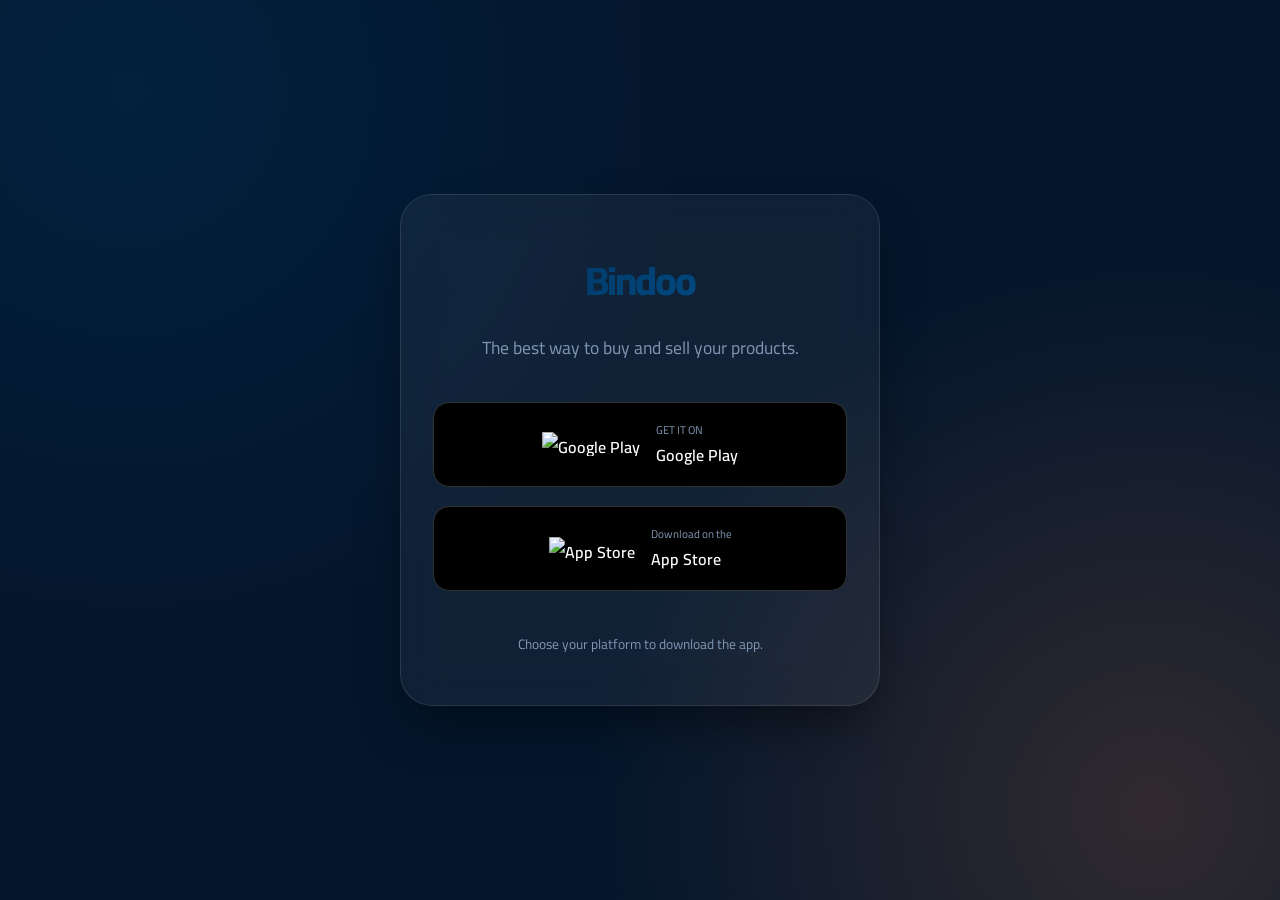
==== index.html @ 3439dc22 "intial version of deep linking" ====
<!DOCTYPE html>
<html lang="en">

<head>
    <meta charset="UTF-8">
    <meta name="viewport" content="width=device-width, initial-scale=1.0">
    <title>Bindoo</title>
    <meta name="description" content="Open Rizq App to buy and sell your products.">

    <!-- Google Fonts -->
    <link rel="preconnect" href="https://fonts.googleapis.com">
    <link rel="preconnect" href="https://fonts.gstatic.com" crossorigin>
    <link href="https://fonts.googleapis.com/css2?family=Cairo:wght@400;600;800&display=swap" rel="stylesheet">

    <style>
        :root {
            --primary: #002E54;
            --primary-light: #005695;
            --secondary: #FA843C;
            --primary-gradient: linear-gradient(135deg, #002E54 0%, #005695 100%);
            --accent-gradient: linear-gradient(135deg, #002E54 0%, #FA843C 100%);
            --bg-dark: #04162C;
            --glass-bg: rgba(255, 255, 255, 0.05);
            --glass-border: rgba(255, 255, 255, 0.1);
            --text-main: #EEF8FF;
            --text-dim: #7F94B1;
        }

        * {
            margin: 0;
            padding: 0;
            box-sizing: border-box;
        }

        body {
            font-family: 'Cairo', sans-serif;
            background-color: var(--bg-dark);
            color: var(--text-main);
            min-height: 100vh;
            display: flex;
            align-items: center;
            justify-content: center;
            overflow: hidden;
            position: relative;
        }

        /* Animated Background Mesh */
        .background {
            position: absolute;
            top: 0;
            left: 0;
            width: 100%;
            height: 100%;
            z-index: -1;
            background:
                radial-gradient(circle at 10% 10%, rgba(0, 46, 84, 0.45) 0%, transparent 40%),
                radial-gradient(circle at 90% 90%, rgba(250, 132, 60, 0.18) 0%, transparent 40%),
                radial-gradient(circle at 50% 50%, rgba(4, 22, 44, 1) 0%, rgba(4, 22, 44, 1) 100%);
            background-color: var(--bg-dark);
            animation: pulse 10s infinite alternate;
        }

        @keyframes pulse {
            0% {
                transform: scale(1);
            }

            100% {
                transform: scale(1.1);
            }
        }

        .container {
            width: 90%;
            max-width: 480px;
            padding: 3rem 2rem;
            background: var(--glass-bg);
            backdrop-filter: blur(20px);
            -webkit-backdrop-filter: blur(20px);
            border: 1px solid var(--glass-border);
            border-radius: 2rem;
            text-align: center;
            box-shadow: 0 25px 50px -12px rgba(0, 0, 0, 0.5);
            animation: fadeIn 0.8s ease-out;
        }

        @keyframes fadeIn {
            from {
                opacity: 0;
                transform: translateY(20px);
            }

            to {
                opacity: 1;
                transform: translateY(0);
            }
        }

        .logo {
            font-size: 2.5rem;
            font-weight: 800;
            margin-bottom: 1rem;
            background: var(--primary-gradient);
            -webkit-background-clip: text;
            background-clip: text;
            -webkit-text-fill-color: transparent;
            letter-spacing: -0.05em;
        }

        .tagline {
            font-size: 1.1rem;
            color: var(--text-dim);
            margin-bottom: 2.5rem;
            line-height: 1.6;
        }

        .store-buttons {
            display: flex;
            flex-direction: column;
            gap: 1.2rem;
        }

        .btn {
            display: flex;
            align-items: center;
            justify-content: center;
            gap: 1rem;
            padding: 1rem 1.5rem;
            border-radius: 1rem;
            text-decoration: none;
            color: white;
            font-weight: 600;
            transition: all 0.3s cubic-bezier(0.4, 0, 0.2, 1);
            border: 1px solid transparent;
        }

        .btn-google {
            background: #000;
            border: 1px solid #333;
        }

        .btn-apple {
            background: #000;
            border: 1px solid #333;
        }

        .btn:hover {
            transform: translateY(-4px);
            box-shadow: 0 10px 20px -5px rgba(250, 132, 60, 0.35);
            border-color: rgba(250, 132, 60, 0.5);
        }

        .btn img {
            height: 24px;
            width: auto;
        }

        .btn-text {
            text-align: left;
        }

        .btn-text span {
            display: block;
            font-size: 0.7rem;
            font-weight: 400;
            color: var(--text-dim);
        }

        .footer {
            margin-top: 2.5rem;
            font-size: 0.85rem;
            color: var(--text-dim);
        }

        /* Mobile specific adjustments */
        @media (max-width: 400px) {
            .container {
                padding: 2rem 1.5rem;
            }
        }
    </style>
</head>

<body>
    <div class="background"></div>

    <div class="container">
        <h1 class="logo">Bindoo</h1>
        <p class="tagline">The best way to buy and sell your products.</p>

        <div class="store-buttons">
            <a href="https://play.google.com/store/apps/details?id=com.rar.rizq" class="btn btn-google"
                id="google-play-btn">
                <img src="https://upload.wikimedia.org/wikipedia/commons/7/78/Google_Play_Store_badge_EN.svg"
                    alt="Google Play">
                <div class="btn-text">
                    <span>GET IT ON</span>
                    Google Play
                </div>
            </a>

            <!-- Replace ID below with the actual App Store ID once available -->
            <a href="https://apps.apple.com/app/6772924170" class="btn btn-apple" id="app-store-btn">
                <img src="https://upload.wikimedia.org/wikipedia/commons/3/3c/Download_on_the_App_Store_Badge.svg"
                    alt="App Store">
                <div class="btn-text">
                    <span>Download on the</span>
                    App Store
                </div>
            </a>
        </div>

        <p class="footer">Redirecting you to the app store...</p>
    </div>

    <script>
        (function () {
            const userAgent = navigator.userAgent || navigator.vendor || window.opera;

            const isAndroid = /android/i.test(userAgent);
            const isIOS = /iPad|iPhone|iPod/.test(userAgent) && !window.MSStream;

            const googlePlayUrl = "https://play.google.com/store/apps/details?id=com.rar.rizq";
            const appStoreUrl = "https://apps.apple.com/app/6772924170";

            if (isAndroid) {
                console.log('Redirecting to Google Play');
                setTimeout(() => {
                    window.location.href = googlePlayUrl;
                }, 1500);
            } else if (isIOS) {
                console.log('Redirecting to App Store');
                setTimeout(() => {
                    window.location.href = appStoreUrl;
                }, 1500);
            } else {
                console.log('Platform not determined or Desktop. Staying on page.');
                document.querySelector('.footer').innerText = "Choose your platform to download the app.";
            }
        })();
    </script>
</body>

</html>
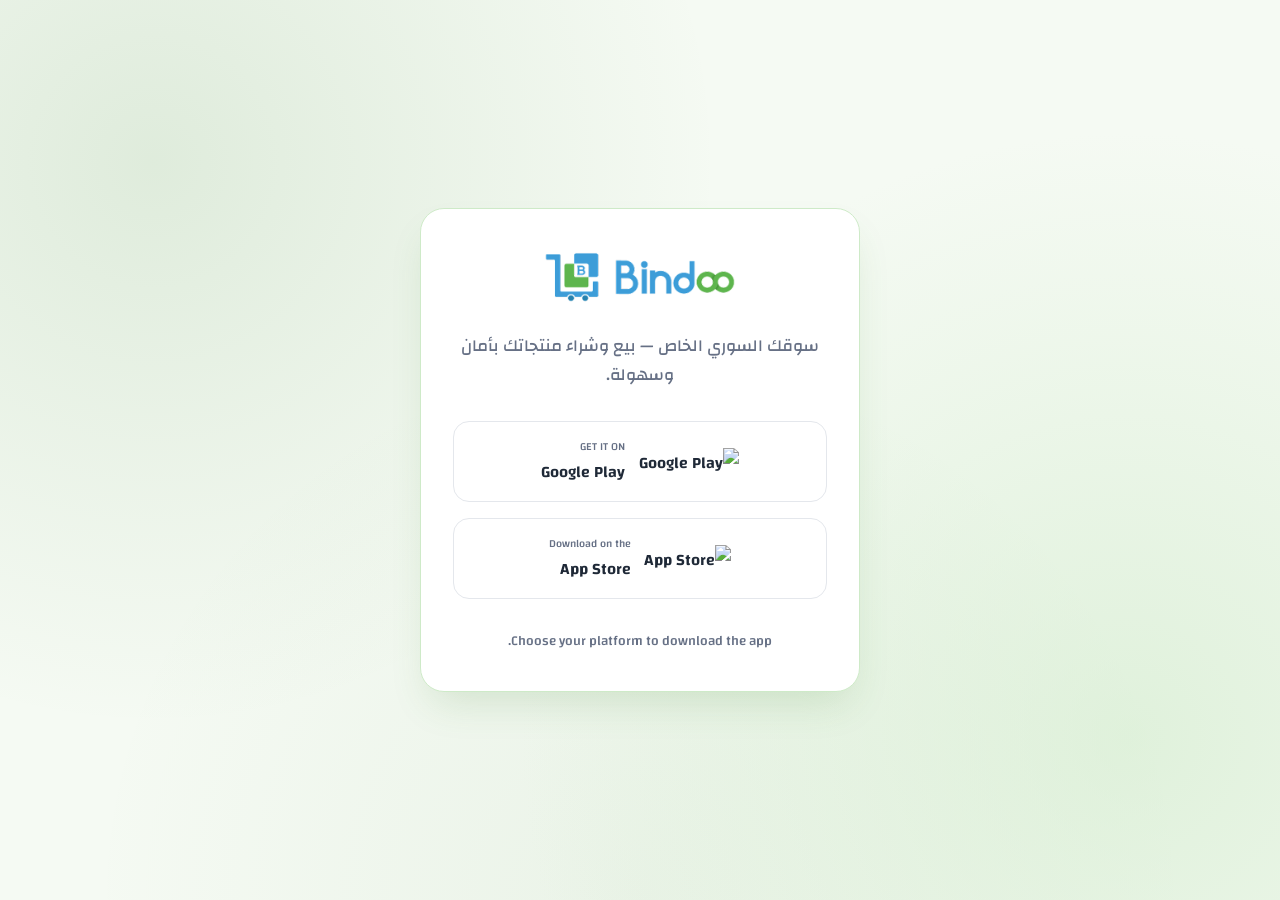
==== commit 54cf7e5c: "new design" ====
--- a/index.html
+++ b/index.html
@@ -1,192 +1,26 @@
 <!DOCTYPE html>
-<html lang="en">
+<html lang="ar" dir="rtl">
 
 <head>
     <meta charset="UTF-8">
     <meta name="viewport" content="width=device-width, initial-scale=1.0">
     <title>Bindoo</title>
-    <meta name="description" content="Open Rizq App to buy and sell your products.">
+    <meta name="description" content="افتح تطبيق بيندو لبيع وشراء منتجاتك بأمان.">
 
-    <!-- Google Fonts -->
     <link rel="preconnect" href="https://fonts.googleapis.com">
     <link rel="preconnect" href="https://fonts.gstatic.com" crossorigin>
-    <link href="https://fonts.googleapis.com/css2?family=Cairo:wght@400;600;800&display=swap" rel="stylesheet">
-
-    <style>
-        :root {
-            --primary: #002E54;
-            --primary-light: #005695;
-            --secondary: #FA843C;
-            --primary-gradient: linear-gradient(135deg, #002E54 0%, #005695 100%);
-            --accent-gradient: linear-gradient(135deg, #002E54 0%, #FA843C 100%);
-            --bg-dark: #04162C;
-            --glass-bg: rgba(255, 255, 255, 0.05);
-            --glass-border: rgba(255, 255, 255, 0.1);
-            --text-main: #EEF8FF;
-            --text-dim: #7F94B1;
-        }
-
-        * {
-            margin: 0;
-            padding: 0;
-            box-sizing: border-box;
-        }
-
-        body {
-            font-family: 'Cairo', sans-serif;
-            background-color: var(--bg-dark);
-            color: var(--text-main);
-            min-height: 100vh;
-            display: flex;
-            align-items: center;
-            justify-content: center;
-            overflow: hidden;
-            position: relative;
-        }
-
-        /* Animated Background Mesh */
-        .background {
-            position: absolute;
-            top: 0;
-            left: 0;
-            width: 100%;
-            height: 100%;
-            z-index: -1;
-            background:
-                radial-gradient(circle at 10% 10%, rgba(0, 46, 84, 0.45) 0%, transparent 40%),
-                radial-gradient(circle at 90% 90%, rgba(250, 132, 60, 0.18) 0%, transparent 40%),
-                radial-gradient(circle at 50% 50%, rgba(4, 22, 44, 1) 0%, rgba(4, 22, 44, 1) 100%);
-            background-color: var(--bg-dark);
-            animation: pulse 10s infinite alternate;
-        }
-
-        @keyframes pulse {
-            0% {
-                transform: scale(1);
-            }
-
-            100% {
-                transform: scale(1.1);
-            }
-        }
-
-        .container {
-            width: 90%;
-            max-width: 480px;
-            padding: 3rem 2rem;
-            background: var(--glass-bg);
-            backdrop-filter: blur(20px);
-            -webkit-backdrop-filter: blur(20px);
-            border: 1px solid var(--glass-border);
-            border-radius: 2rem;
-            text-align: center;
-            box-shadow: 0 25px 50px -12px rgba(0, 0, 0, 0.5);
-            animation: fadeIn 0.8s ease-out;
-        }
-
-        @keyframes fadeIn {
-            from {
-                opacity: 0;
-                transform: translateY(20px);
-            }
-
-            to {
-                opacity: 1;
-                transform: translateY(0);
-            }
-        }
-
-        .logo {
-            font-size: 2.5rem;
-            font-weight: 800;
-            margin-bottom: 1rem;
-            background: var(--primary-gradient);
-            -webkit-background-clip: text;
-            background-clip: text;
-            -webkit-text-fill-color: transparent;
-            letter-spacing: -0.05em;
-        }
-
-        .tagline {
-            font-size: 1.1rem;
-            color: var(--text-dim);
-            margin-bottom: 2.5rem;
-            line-height: 1.6;
-        }
-
-        .store-buttons {
-            display: flex;
-            flex-direction: column;
-            gap: 1.2rem;
-        }
-
-        .btn {
-            display: flex;
-            align-items: center;
-            justify-content: center;
-            gap: 1rem;
-            padding: 1rem 1.5rem;
-            border-radius: 1rem;
-            text-decoration: none;
-            color: white;
-            font-weight: 600;
-            transition: all 0.3s cubic-bezier(0.4, 0, 0.2, 1);
-            border: 1px solid transparent;
-        }
-
-        .btn-google {
-            background: #000;
-            border: 1px solid #333;
-        }
-
-        .btn-apple {
-            background: #000;
-            border: 1px solid #333;
-        }
-
-        .btn:hover {
-            transform: translateY(-4px);
-            box-shadow: 0 10px 20px -5px rgba(250, 132, 60, 0.35);
-            border-color: rgba(250, 132, 60, 0.5);
-        }
-
-        .btn img {
-            height: 24px;
-            width: auto;
-        }
-
-        .btn-text {
-            text-align: left;
-        }
-
-        .btn-text span {
-            display: block;
-            font-size: 0.7rem;
-            font-weight: 400;
-            color: var(--text-dim);
-        }
-
-        .footer {
-            margin-top: 2.5rem;
-            font-size: 0.85rem;
-            color: var(--text-dim);
-        }
-
-        /* Mobile specific adjustments */
-        @media (max-width: 400px) {
-            .container {
-                padding: 2rem 1.5rem;
-            }
-        }
-    </style>
+    <link href="https://fonts.googleapis.com/css2?family=Changa:wght@400;500;600;700&display=swap" rel="stylesheet">
+    <link rel="stylesheet" href="styles.css">
 </head>
 
 <body>
     <div class="background"></div>
 
     <div class="container">
-        <h1 class="logo">Bindoo</h1>
-        <p class="tagline">The best way to buy and sell your products.</p>
+        <div class="logo-wrap">
+            <img src="assets/horizontal_logo.png" alt="Bindoo">
+        </div>
+        <p class="tagline">سوقك السوري الخاص — بيع وشراء منتجاتك بأمان وسهولة.</p>
 
         <div class="store-buttons">
             <a href="https://play.google.com/store/apps/details?id=com.rar.rizq" class="btn btn-google"
@@ -241,4 +75,4 @@
     </script>
 </body>
 
-</html>+</html>
--- a/styles.css
+++ b/styles.css
@@ -0,0 +1,157 @@
+/* Bindoo design system — mirrors bindo_app ColorsManager + light theme */
+
+:root {
+  --primary: #408534;
+  --primary-light: #5eb54e;
+  --light-main: #f5faf3;
+  --brand-200: #ceeac8;
+  --white: #ffffff;
+  --gray-500: #667085;
+  --gray-700: #344054;
+  --gray-800: #1f2937;
+  --light-gray: #e4e7ec;
+  --shadow: 0 20px 40px -12px rgba(64, 133, 52, 0.18);
+  --radius-lg: 1.5rem;
+  --radius-md: 1rem;
+}
+
+* {
+  margin: 0;
+  padding: 0;
+  box-sizing: border-box;
+}
+
+body {
+  font-family: 'Changa', 'Cairo', sans-serif;
+  background-color: var(--light-main);
+  color: var(--gray-800);
+  min-height: 100vh;
+  display: flex;
+  align-items: center;
+  justify-content: center;
+  position: relative;
+  overflow-x: hidden;
+}
+
+.background {
+  position: fixed;
+  inset: 0;
+  z-index: -1;
+  background-color: var(--light-main);
+  background-image:
+    radial-gradient(circle at 12% 18%, rgba(64, 133, 52, 0.12) 0%, transparent 42%),
+    radial-gradient(circle at 88% 82%, rgba(206, 234, 200, 0.55) 0%, transparent 45%),
+    radial-gradient(circle at 50% 100%, rgba(64, 133, 52, 0.06) 0%, transparent 50%);
+}
+
+.container {
+  width: 90%;
+  max-width: 440px;
+  padding: 2.5rem 2rem;
+  background: var(--white);
+  border: 1px solid var(--brand-200);
+  border-radius: var(--radius-lg);
+  text-align: center;
+  box-shadow: var(--shadow);
+  animation: fadeIn 0.7s ease-out;
+}
+
+@keyframes fadeIn {
+  from {
+    opacity: 0;
+    transform: translateY(16px);
+  }
+
+  to {
+    opacity: 1;
+    transform: translateY(0);
+  }
+}
+
+.logo-wrap {
+  margin-bottom: 1rem;
+}
+
+.logo-wrap img {
+  width: min(200px, 72vw);
+  height: auto;
+  object-fit: contain;
+}
+
+.page-badge {
+  display: inline-block;
+  margin-bottom: 0.75rem;
+  padding: 0.35rem 0.85rem;
+  font-size: 0.8rem;
+  font-weight: 600;
+  color: var(--primary);
+  background: rgba(64, 133, 52, 0.1);
+  border: 1px solid var(--brand-200);
+  border-radius: 999px;
+}
+
+.tagline {
+  font-size: 1.05rem;
+  font-weight: 500;
+  color: var(--gray-500);
+  margin-bottom: 2rem;
+  line-height: 1.7;
+}
+
+.store-buttons {
+  display: flex;
+  flex-direction: column;
+  gap: 1rem;
+}
+
+.btn {
+  display: flex;
+  align-items: center;
+  justify-content: center;
+  gap: 0.85rem;
+  padding: 0.9rem 1.25rem;
+  border-radius: var(--radius-md);
+  text-decoration: none;
+  color: var(--gray-800);
+  font-weight: 600;
+  background: var(--white);
+  border: 1px solid var(--light-gray);
+  transition: transform 0.2s ease, box-shadow 0.2s ease, border-color 0.2s ease;
+}
+
+.btn:hover {
+  transform: translateY(-3px);
+  border-color: var(--primary);
+  box-shadow: 0 12px 24px -8px rgba(64, 133, 52, 0.25);
+}
+
+.btn img {
+  height: 28px;
+  width: auto;
+  flex-shrink: 0;
+}
+
+.btn-text {
+  text-align: start;
+}
+
+.btn-text span {
+  display: block;
+  font-size: 0.68rem;
+  font-weight: 500;
+  color: var(--gray-500);
+}
+
+.footer {
+  margin-top: 2rem;
+  font-size: 0.85rem;
+  font-weight: 500;
+  color: var(--gray-500);
+  line-height: 1.5;
+}
+
+@media (max-width: 400px) {
+  .container {
+    padding: 2rem 1.35rem;
+  }
+}
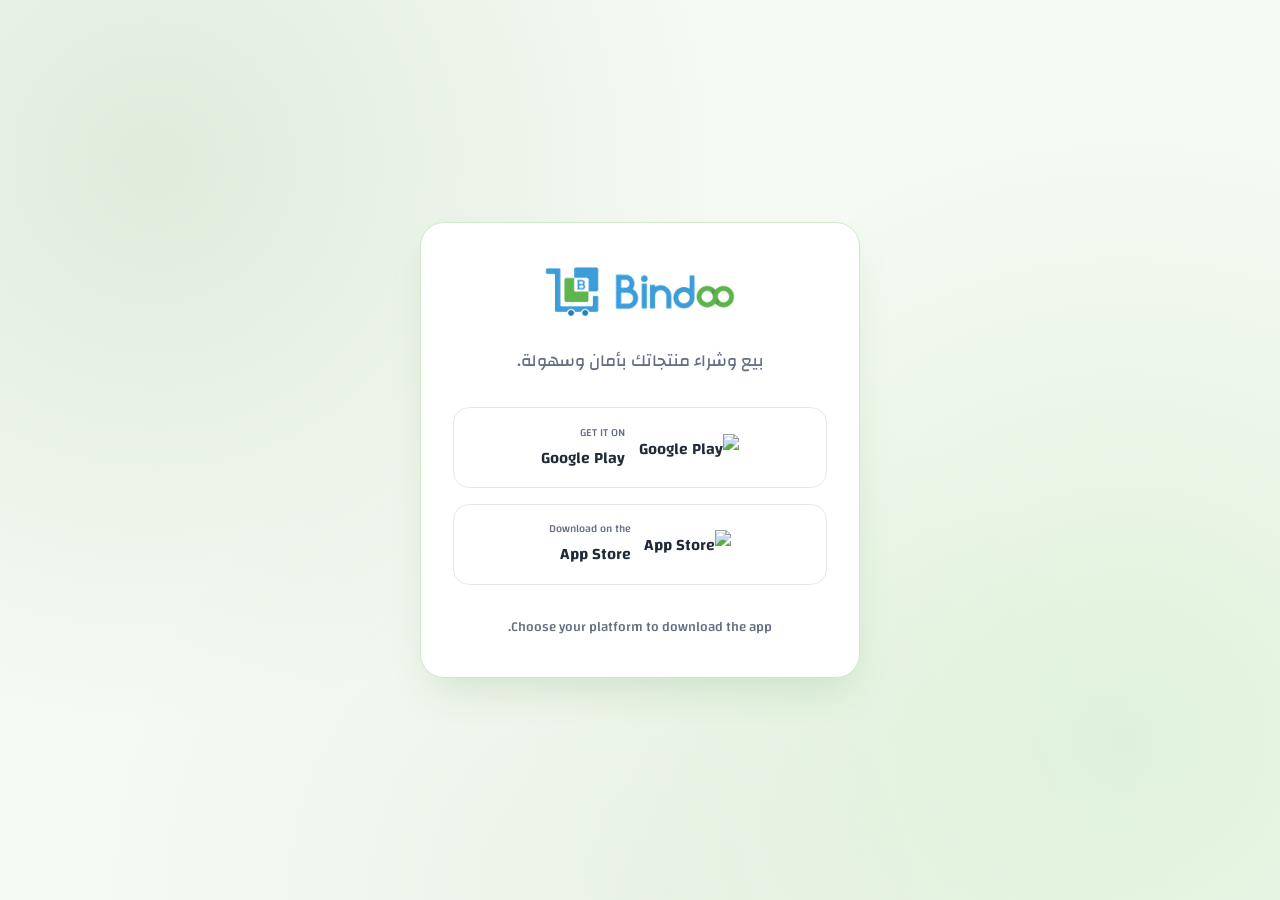
==== commit 3e09ae07: "staging" ====
--- a/index.html
+++ b/index.html
@@ -20,10 +20,10 @@
         <div class="logo-wrap">
             <img src="assets/horizontal_logo.png" alt="Bindoo">
         </div>
-        <p class="tagline">سوقك السوري الخاص — بيع وشراء منتجاتك بأمان وسهولة.</p>
+        <p class="tagline">بيع وشراء منتجاتك بأمان وسهولة.</p>
 
         <div class="store-buttons">
-            <a href="https://play.google.com/store/apps/details?id=com.rar.rizq" class="btn btn-google"
+            <a href="https://play.google.com/store/apps/details?id=rar.it.bindo" class="btn btn-google"
                 id="google-play-btn">
                 <img src="https://upload.wikimedia.org/wikipedia/commons/7/78/Google_Play_Store_badge_EN.svg"
                     alt="Google Play">
@@ -54,7 +54,7 @@
             const isAndroid = /android/i.test(userAgent);
             const isIOS = /iPad|iPhone|iPod/.test(userAgent) && !window.MSStream;
 
-            const googlePlayUrl = "https://play.google.com/store/apps/details?id=com.rar.rizq";
+            const googlePlayUrl = "https://play.google.com/store/apps/details?id=rar.it.bindo";
             const appStoreUrl = "https://apps.apple.com/app/6772924170";
 
             if (isAndroid) {
